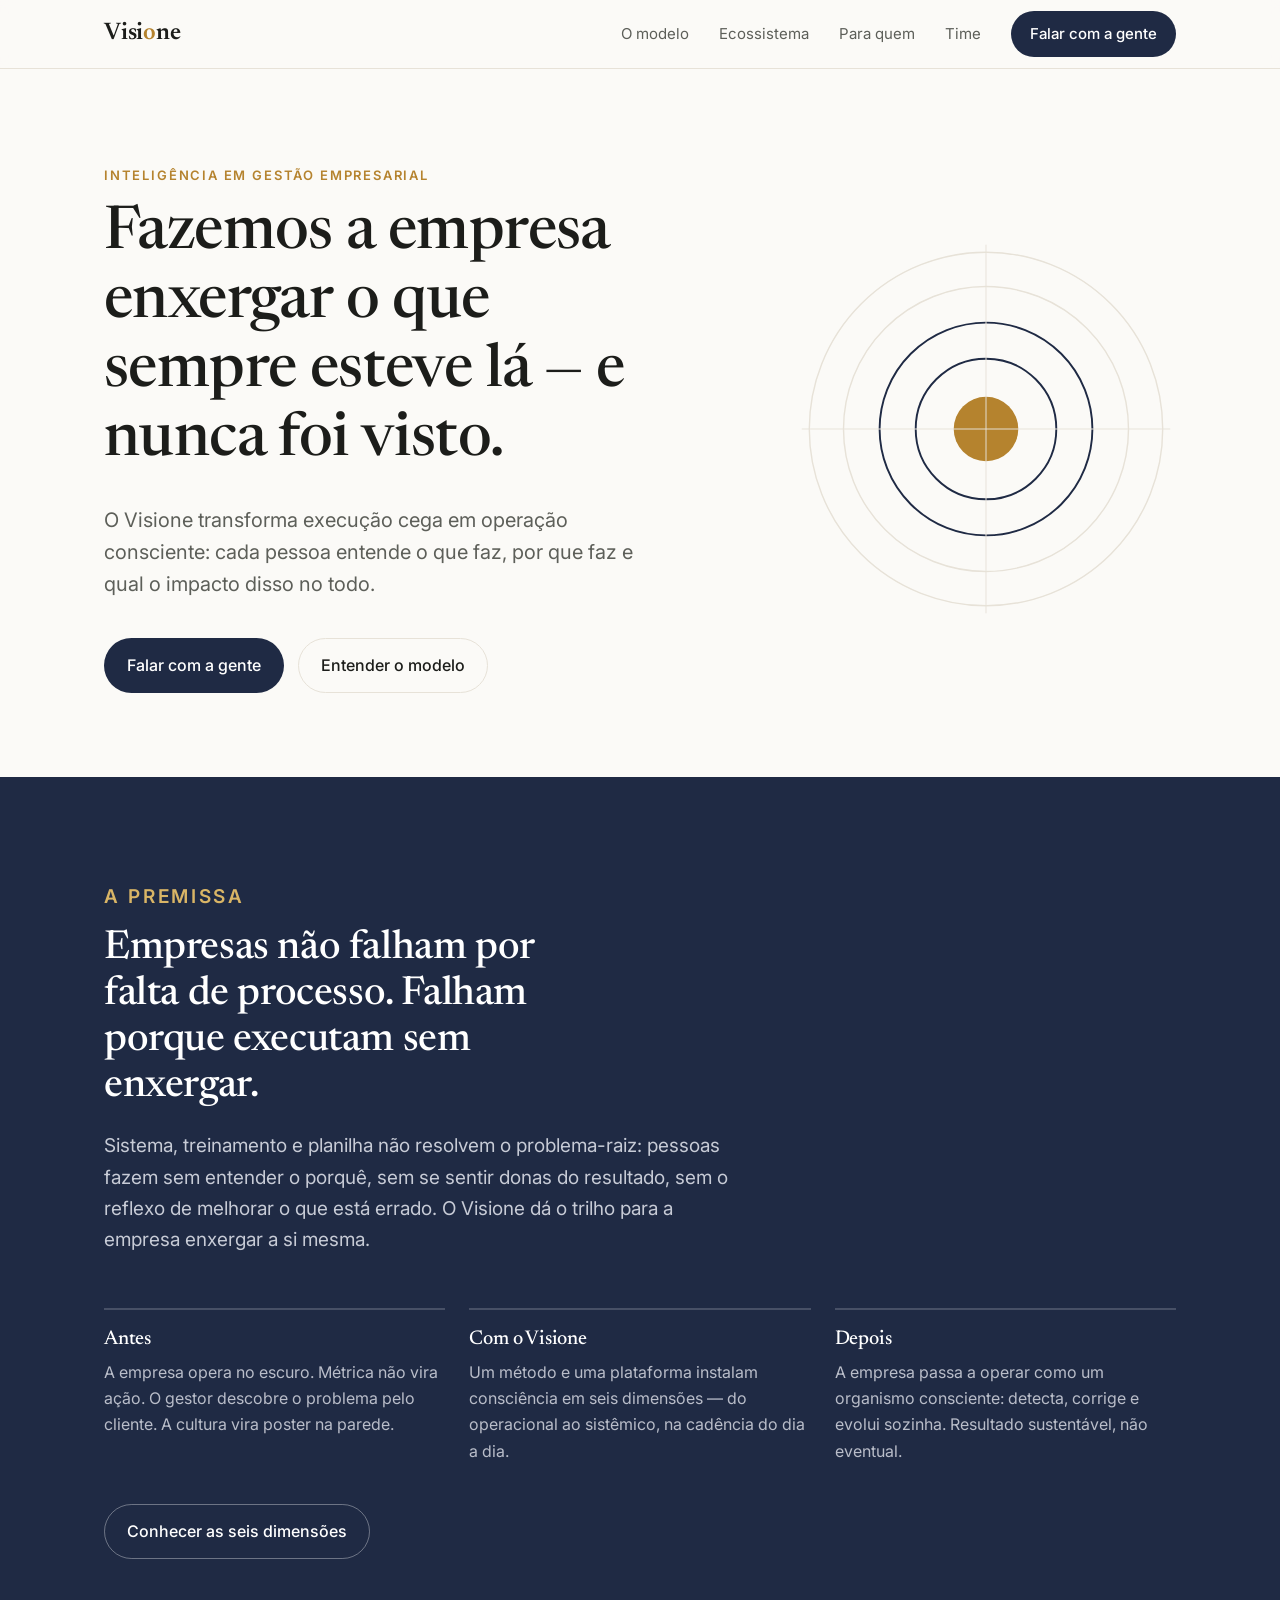
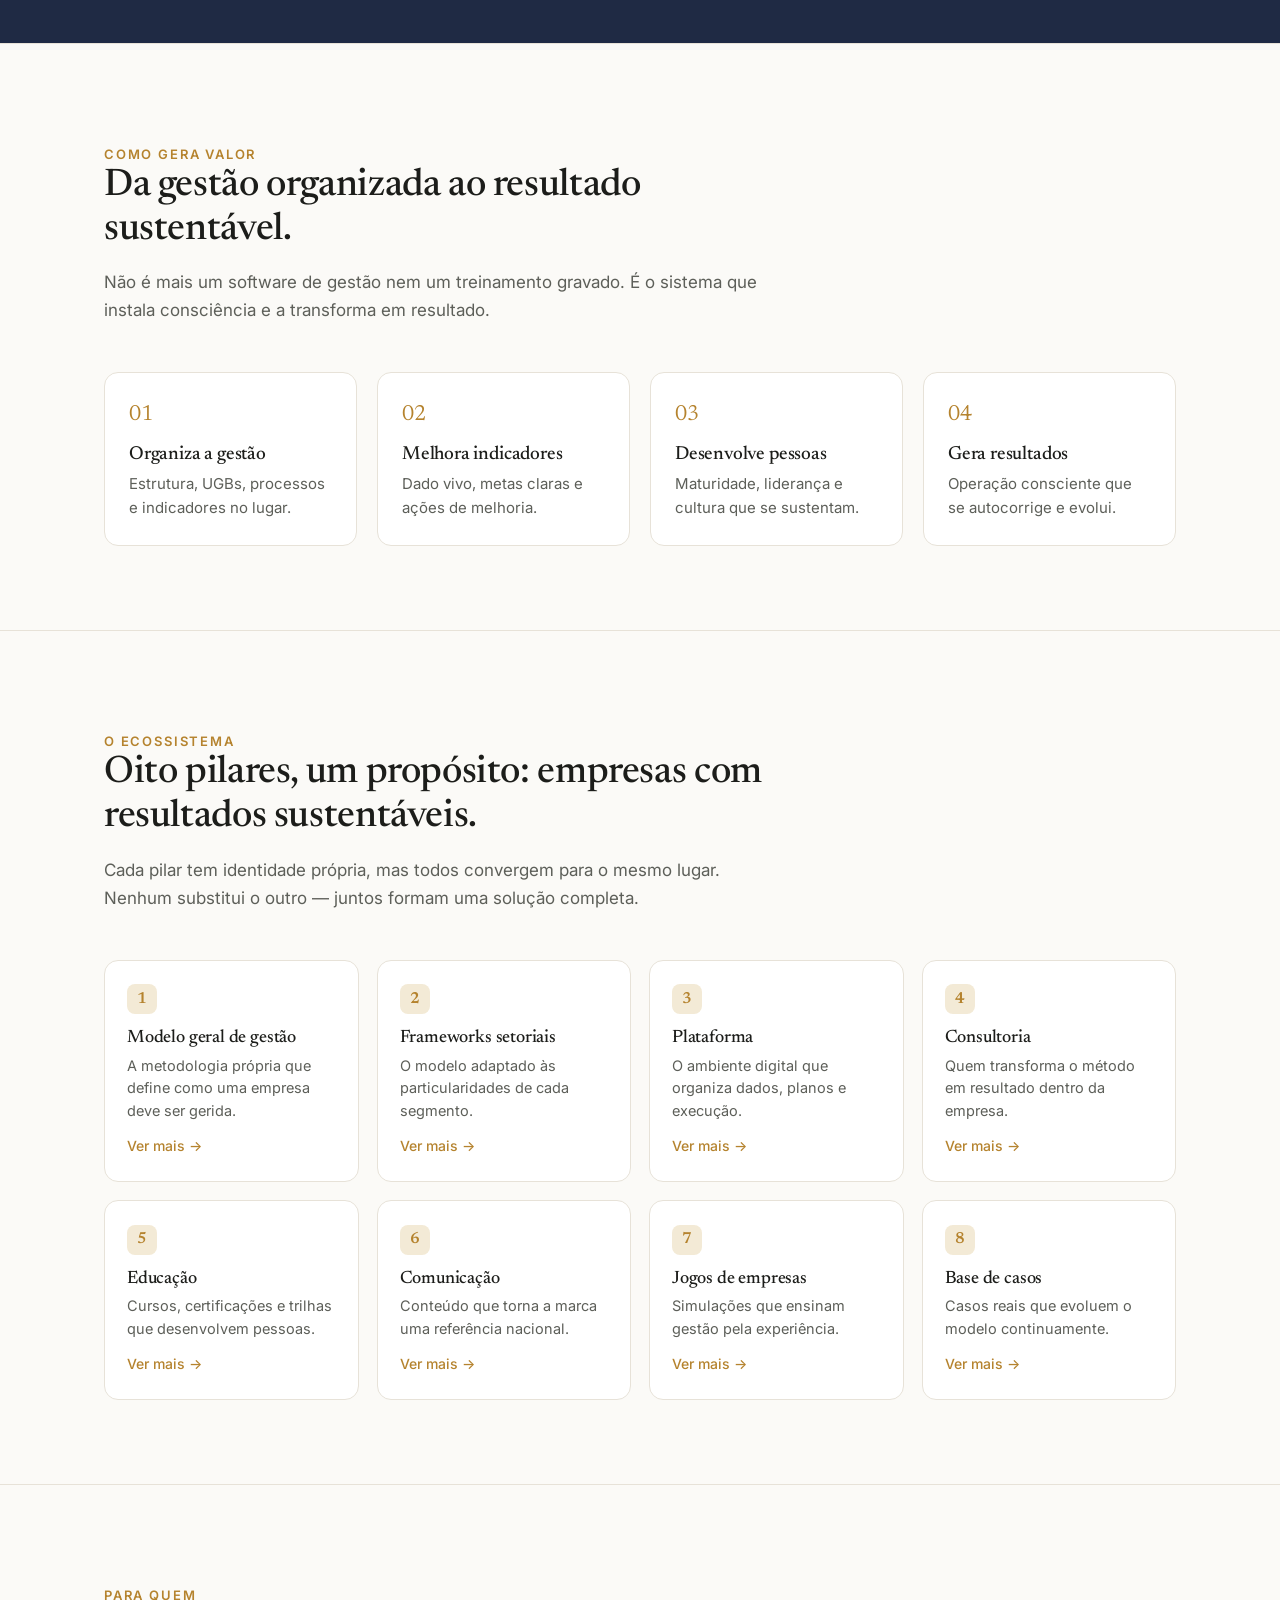
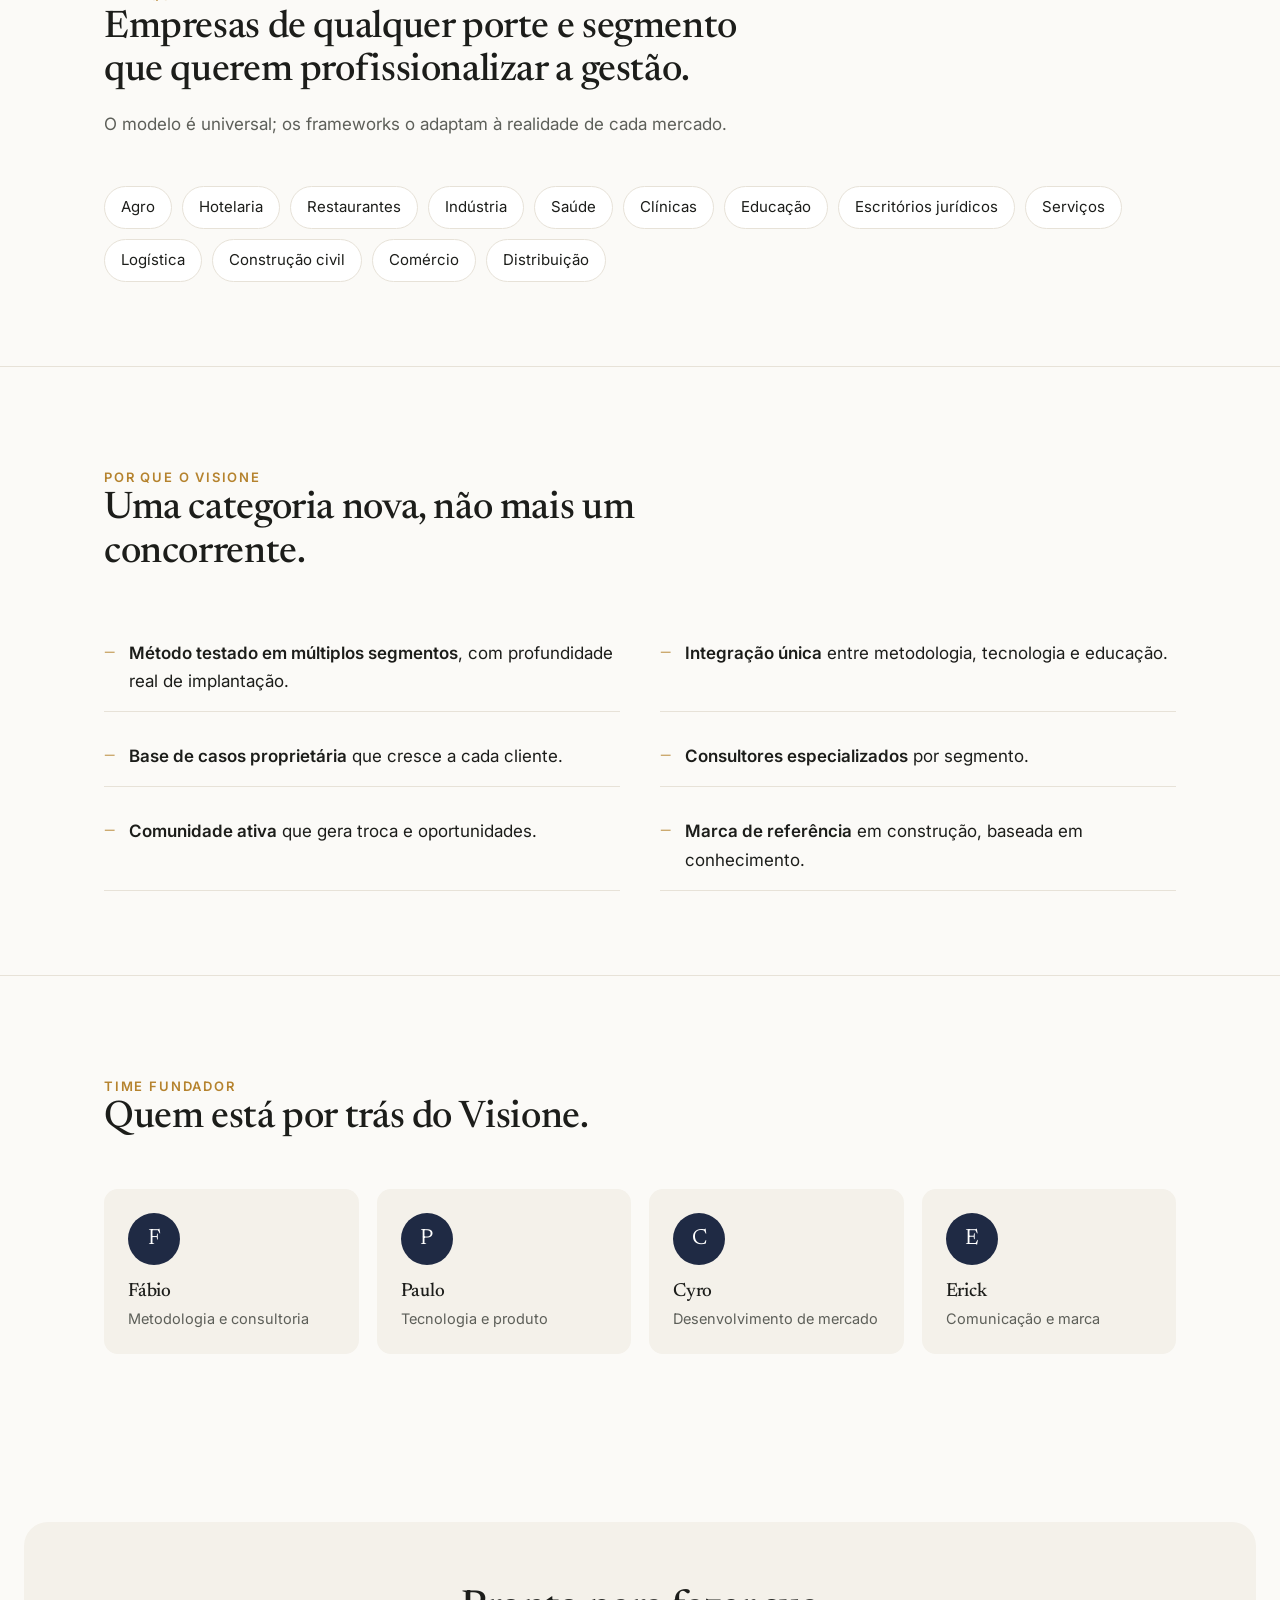
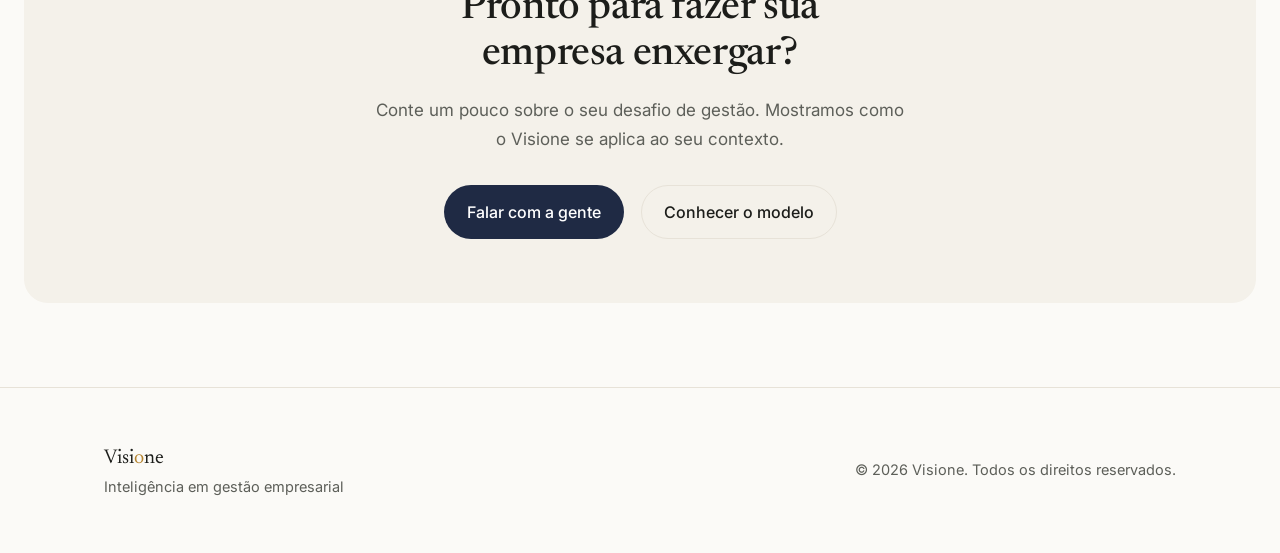
==== index.html @ c047099a "Site institucional Visione + documentação estratégica Co-Authored-By: Claude Opus 4.8 <noreply@anthr" ====
<!DOCTYPE html>
<html lang="pt-BR">
<head>
<meta charset="utf-8">
<meta name="viewport" content="width=device-width, initial-scale=1">
<title>Visione — Inteligência em gestão empresarial</title>
<meta name="description" content="O Visione transforma execução cega em operação consciente. Um ecossistema de gestão que combina método, plataforma, consultoria, educação e comunidade.">
<link rel="icon" href="favicon.svg" type="image/svg+xml">
<meta property="og:type" content="website">
<meta property="og:title" content="Visione — Inteligência em gestão empresarial">
<meta property="og:description" content="Fazemos a empresa enxergar o que sempre esteve lá — e nunca foi visto. Execução cega vira operação consciente.">
<meta property="og:locale" content="pt_BR">
<meta name="twitter:card" content="summary_large_image">
<link rel="preconnect" href="https://fonts.googleapis.com">
<link rel="preconnect" href="https://fonts.gstatic.com" crossorigin>
<link href="https://fonts.googleapis.com/css2?family=Inter:wght@400;500;600&family=Newsreader:opsz,wght@6..72,400;6..72,500;6..72,600&display=swap" rel="stylesheet">
<link rel="stylesheet" href="styles.css">
</head>
<body>

<header class="nav">
  <div class="wrap nav-inner">
    <a href="index.html" class="brand">Visi<span>o</span>ne</a>
    <input type="checkbox" id="navtoggle" class="nav-toggle">
    <label for="navtoggle" class="nav-burger" aria-label="Abrir menu">☰</label>
    <nav class="nav-links">
      <a href="o-modelo.html">O modelo</a>
      <a href="ecossistema.html">Ecossistema</a>
      <a href="index.html#para-quem">Para quem</a>
      <a href="index.html#time">Time</a>
      <a href="contato.html" class="btn btn-primary">Falar com a gente</a>
    </nav>
  </div>
</header>

<main>

  <!-- HERO -->
  <section class="hero" style="border-top:none">
    <div class="wrap hero-grid">
      <div class="reveal">
        <p class="eyebrow">Inteligência em gestão empresarial</p>
        <h1>Fazemos a empresa enxergar o que sempre esteve lá — e nunca foi visto.</h1>
        <p class="lead">O Visione transforma execução cega em operação consciente: cada pessoa entende o que faz, por que faz e qual o impacto disso no todo.</p>
        <div class="cta">
          <a href="contato.html" class="btn btn-primary">Falar com a gente</a>
          <a href="o-modelo.html" class="btn btn-ghost">Entender o modelo</a>
        </div>
      </div>
      <div class="reveal">
        <svg class="lens" viewBox="0 0 400 400" role="img" aria-label="Lente concêntrica, metáfora de enxergar">
          <circle cx="200" cy="200" r="186" fill="none" stroke="#E7E2D8" stroke-width="1.5"/>
          <circle cx="200" cy="200" r="150" fill="none" stroke="#E7E2D8" stroke-width="1.5"/>
          <circle cx="200" cy="200" r="112" fill="none" stroke="#1f2a44" stroke-width="2"/>
          <circle cx="200" cy="200" r="74" fill="none" stroke="#1f2a44" stroke-width="2"/>
          <circle cx="200" cy="200" r="34" fill="#B5832E"/>
          <line x1="200" y1="6" x2="200" y2="394" stroke="#E7E2D8" stroke-width="1"/>
          <line x1="6" y1="200" x2="394" y2="200" stroke="#E7E2D8" stroke-width="1"/>
        </svg>
      </div>
    </div>
  </section>

  <!-- PREMISSA (escuro) -->
  <section class="dark" id="modelo">
    <div class="wrap reveal">
      <p class="eyebrow">A premissa</p>
      <h2>Empresas não falham por falta de processo. Falham porque executam sem enxergar.</h2>
      <p>Sistema, treinamento e planilha não resolvem o problema-raiz: pessoas fazem sem entender o porquê, sem se sentir donas do resultado, sem o reflexo de melhorar o que está errado. O Visione dá o trilho para a empresa enxergar a si mesma.</p>
      <div class="narrative">
        <div>
          <h3>Antes</h3>
          <p>A empresa opera no escuro. Métrica não vira ação. O gestor descobre o problema pelo cliente. A cultura vira poster na parede.</p>
        </div>
        <div>
          <h3>Com o Visione</h3>
          <p>Um método e uma plataforma instalam consciência em seis dimensões — do operacional ao sistêmico, na cadência do dia a dia.</p>
        </div>
        <div>
          <h3>Depois</h3>
          <p>A empresa passa a operar como um organismo consciente: detecta, corrige e evolui sozinha. Resultado sustentável, não eventual.</p>
        </div>
      </div>
      <div style="margin-top:40px">
        <a href="o-modelo.html" class="btn btn-ghost" style="color:#fff;border-color:rgba(255,255,255,.35)">Conhecer as seis dimensões</a>
      </div>
    </div>
  </section>

  <!-- COMO GERA VALOR -->
  <section>
    <div class="wrap">
      <div class="section-head reveal">
        <p class="eyebrow">Como gera valor</p>
        <h2>Da gestão organizada ao resultado sustentável.</h2>
        <p class="muted">Não é mais um software de gestão nem um treinamento gravado. É o sistema que instala consciência e a transforma em resultado.</p>
      </div>
      <div class="steps reveal">
        <div class="step"><div class="n">01</div><h3>Organiza a gestão</h3><p>Estrutura, UGBs, processos e indicadores no lugar.</p></div>
        <div class="step"><div class="n">02</div><h3>Melhora indicadores</h3><p>Dado vivo, metas claras e ações de melhoria.</p></div>
        <div class="step"><div class="n">03</div><h3>Desenvolve pessoas</h3><p>Maturidade, liderança e cultura que se sustentam.</p></div>
        <div class="step"><div class="n">04</div><h3>Gera resultados</h3><p>Operação consciente que se autocorrige e evolui.</p></div>
      </div>
    </div>
  </section>

  <!-- ECOSSISTEMA / PILARES -->
  <section id="ecossistema">
    <div class="wrap">
      <div class="section-head reveal">
        <p class="eyebrow">O ecossistema</p>
        <h2>Oito pilares, um propósito: empresas com resultados sustentáveis.</h2>
        <p class="muted">Cada pilar tem identidade própria, mas todos convergem para o mesmo lugar. Nenhum substitui o outro — juntos formam uma solução completa.</p>
      </div>
      <div class="pillars reveal">
        <a class="pillar" href="ecossistema.html#pilar-1"><div class="num">1</div><h3>Modelo geral de gestão</h3><p>A metodologia própria que define como uma empresa deve ser gerida.</p><span class="more">Ver mais →</span></a>
        <a class="pillar" href="ecossistema.html#pilar-2"><div class="num">2</div><h3>Frameworks setoriais</h3><p>O modelo adaptado às particularidades de cada segmento.</p><span class="more">Ver mais →</span></a>
        <a class="pillar" href="ecossistema.html#pilar-3"><div class="num">3</div><h3>Plataforma</h3><p>O ambiente digital que organiza dados, planos e execução.</p><span class="more">Ver mais →</span></a>
        <a class="pillar" href="ecossistema.html#pilar-4"><div class="num">4</div><h3>Consultoria</h3><p>Quem transforma o método em resultado dentro da empresa.</p><span class="more">Ver mais →</span></a>
        <a class="pillar" href="ecossistema.html#pilar-5"><div class="num">5</div><h3>Educação</h3><p>Cursos, certificações e trilhas que desenvolvem pessoas.</p><span class="more">Ver mais →</span></a>
        <a class="pillar" href="ecossistema.html#pilar-6"><div class="num">6</div><h3>Comunicação</h3><p>Conteúdo que torna a marca uma referência nacional.</p><span class="more">Ver mais →</span></a>
        <a class="pillar" href="ecossistema.html#pilar-7"><div class="num">7</div><h3>Jogos de empresas</h3><p>Simulações que ensinam gestão pela experiência.</p><span class="more">Ver mais →</span></a>
        <a class="pillar" href="ecossistema.html#pilar-8"><div class="num">8</div><h3>Base de casos</h3><p>Casos reais que evoluem o modelo continuamente.</p><span class="more">Ver mais →</span></a>
      </div>
    </div>
  </section>

  <!-- PARA QUEM -->
  <section id="para-quem">
    <div class="wrap">
      <div class="section-head reveal">
        <p class="eyebrow">Para quem</p>
        <h2>Empresas de qualquer porte e segmento que querem profissionalizar a gestão.</h2>
        <p class="muted">O modelo é universal; os frameworks o adaptam à realidade de cada mercado.</p>
      </div>
      <div class="tags reveal">
        <span class="tag">Agro</span>
        <span class="tag">Hotelaria</span>
        <span class="tag">Restaurantes</span>
        <span class="tag">Indústria</span>
        <span class="tag">Saúde</span>
        <span class="tag">Clínicas</span>
        <span class="tag">Educação</span>
        <span class="tag">Escritórios jurídicos</span>
        <span class="tag">Serviços</span>
        <span class="tag">Logística</span>
        <span class="tag">Construção civil</span>
        <span class="tag">Comércio</span>
        <span class="tag">Distribuição</span>
      </div>
    </div>
  </section>

  <!-- DIFERENCIAIS -->
  <section>
    <div class="wrap">
      <div class="section-head reveal">
        <p class="eyebrow">Por que o Visione</p>
        <h2>Uma categoria nova, não mais um concorrente.</h2>
      </div>
      <div class="diffs reveal">
        <div class="diff"><span class="mark">—</span><p><strong>Método testado em múltiplos segmentos</strong>, com profundidade real de implantação.</p></div>
        <div class="diff"><span class="mark">—</span><p><strong>Integração única</strong> entre metodologia, tecnologia e educação.</p></div>
        <div class="diff"><span class="mark">—</span><p><strong>Base de casos proprietária</strong> que cresce a cada cliente.</p></div>
        <div class="diff"><span class="mark">—</span><p><strong>Consultores especializados</strong> por segmento.</p></div>
        <div class="diff"><span class="mark">—</span><p><strong>Comunidade ativa</strong> que gera troca e oportunidades.</p></div>
        <div class="diff"><span class="mark">—</span><p><strong>Marca de referência</strong> em construção, baseada em conhecimento.</p></div>
      </div>
    </div>
  </section>

  <!-- TIME -->
  <section id="time">
    <div class="wrap">
      <div class="section-head reveal">
        <p class="eyebrow">Time fundador</p>
        <h2>Quem está por trás do Visione.</h2>
      </div>
      <div class="team reveal">
        <div class="member"><div class="av">F</div><h3>Fábio</h3><p>Metodologia e consultoria</p></div>
        <div class="member"><div class="av">P</div><h3>Paulo</h3><p>Tecnologia e produto</p></div>
        <div class="member"><div class="av">C</div><h3>Cyro</h3><p>Desenvolvimento de mercado</p></div>
        <div class="member"><div class="av">E</div><h3>Erick</h3><p>Comunicação e marca</p></div>
      </div>
    </div>
  </section>

  <!-- CTA FINAL -->
  <section id="contato" style="border-top:none">
    <div class="cta-final reveal">
      <h2>Pronto para fazer sua empresa enxergar?</h2>
      <p class="muted">Conte um pouco sobre o seu desafio de gestão. Mostramos como o Visione se aplica ao seu contexto.</p>
      <a href="contato.html" class="btn btn-primary">Falar com a gente</a>
      <a href="o-modelo.html" class="btn btn-ghost">Conhecer o modelo</a>
    </div>
  </section>

</main>

<footer>
  <div class="wrap foot-inner">
    <div>
      <div class="foot-brand">Visi<span style="color:var(--ochre)">o</span>ne</div>
      <div>Inteligência em gestão empresarial</div>
    </div>
    <div>© 2026 Visione. Todos os direitos reservados.</div>
  </div>
</footer>

<script src="site.js"></script>
</body>
</html>
---- styles.css ----
/* Visione — site institucional
   Direção de marca: clareza, profundidade, calma, precisão, humano.
   Base papel · texto cinza-tinta · primária azul-noite · acento ocre. */

:root{
  --paper:#FBFAF7;
  --paper-2:#F4F1EA;
  --ink:#1c1d1a;
  --muted:#5d5f59;
  --line:#E7E2D8;
  --blue:#1f2a44;
  --blue-2:#161f36;
  --ochre:#B5832E;
  --ochre-soft:#F3EAD6;
  --maxw:1120px;
  --radius:14px;
}

*{box-sizing:border-box}
html{scroll-behavior:smooth}
body{
  margin:0;
  background:var(--paper);
  color:var(--ink);
  font-family:"Inter",-apple-system,BlinkMacSystemFont,"Segoe UI",Roboto,sans-serif;
  font-size:17px;
  line-height:1.65;
  -webkit-font-smoothing:antialiased;
}
h1,h2,h3{
  font-family:"Newsreader","Iowan Old Style",Georgia,serif;
  font-weight:500;
  line-height:1.15;
  letter-spacing:-0.01em;
  margin:0;
}
a{color:inherit}
img{max-width:100%}

.wrap{max-width:var(--maxw);margin:0 auto;padding:0 24px}
.eyebrow{
  font-size:13px;letter-spacing:.14em;text-transform:uppercase;
  color:var(--ochre);font-weight:600;margin:0 0 14px;
}
.lead{font-size:20px;color:var(--muted);line-height:1.6}
.muted{color:var(--muted)}

/* botões */
.btn{
  display:inline-block;text-decoration:none;font-weight:500;font-size:16px;
  padding:13px 22px;border-radius:999px;border:1px solid transparent;
  transition:.18s ease;
}
.btn-primary{background:var(--blue);color:#fff}
.btn-primary:hover{background:var(--blue-2)}
.btn-ghost{background:transparent;color:var(--ink);border-color:var(--line)}
.btn-ghost:hover{border-color:var(--ink)}

/* header */
header.nav{
  position:sticky;top:0;z-index:20;
  background:rgba(251,250,247,.85);backdrop-filter:saturate(140%) blur(8px);
  border-bottom:1px solid var(--line);
}
.nav-inner{display:flex;align-items:center;justify-content:space-between;height:68px}
.brand{font-family:"Newsreader",Georgia,serif;font-size:24px;font-weight:600;letter-spacing:-.01em;text-decoration:none}
.brand span{color:var(--ochre)}
.nav-links{display:flex;gap:30px;align-items:center}
.nav-links a{text-decoration:none;color:var(--muted);font-size:15px;transition:.15s}
.nav-links a:hover{color:var(--ink)}
.nav-links .btn{padding:10px 18px;font-size:15px;color:#fff}

/* hero */
.hero{padding:96px 0 84px}
.hero h1{font-size:60px;max-width:15ch}
.hero p.lead{margin:28px 0 0;max-width:46ch}
.hero .cta{margin-top:38px;display:flex;gap:14px;flex-wrap:wrap}

/* secoes */
section{padding:84px 0;border-top:1px solid var(--line)}
.section-head{max-width:62ch;margin-bottom:48px}
.section-head h2{font-size:38px}
.section-head p{margin:16px 0 0}

/* bloco premissa (escuro) */
.dark{background:var(--blue);color:#fff;border:none}
.dark .eyebrow{color:#D9B566}
.dark h2{font-size:40px;max-width:20ch}
.dark p{color:#c7cbd6;font-size:19px;max-width:54ch;margin-top:20px}
.dark .narrative{display:grid;grid-template-columns:repeat(3,1fr);gap:24px;margin-top:52px}
.dark .narrative div{border-top:2px solid rgba(255,255,255,.18);padding-top:18px}
.dark .narrative h3{font-size:20px;color:#fff;margin-bottom:8px}
.dark .narrative p{font-size:16px;color:#b9bdc9;margin:0}

/* valor — passos */
.steps{display:grid;grid-template-columns:repeat(4,1fr);gap:20px}
.step{padding:24px;background:#fff;border:1px solid var(--line);border-radius:var(--radius)}
.step .n{font-family:"Newsreader",serif;font-size:22px;color:var(--ochre)}
.step h3{font-size:19px;margin:10px 0 6px}
.step p{font-size:15px;color:var(--muted);margin:0}

/* pilares */
.pillars{display:grid;grid-template-columns:repeat(4,1fr);gap:18px}
.pillar{padding:22px;background:#fff;border:1px solid var(--line);border-radius:var(--radius);transition:.18s}
.pillar:hover{border-color:var(--ink);transform:translateY(-2px)}
.pillar .num{
  display:inline-flex;width:30px;height:30px;align-items:center;justify-content:center;
  border-radius:8px;background:var(--ochre-soft);color:var(--ochre);
  font-family:"Newsreader",serif;font-size:16px;font-weight:600;margin-bottom:14px;
}
.pillar h3{font-size:18px;margin:0 0 6px}
.pillar p{font-size:14.5px;color:var(--muted);margin:0;line-height:1.55}

/* para quem — tags */
.tags{display:flex;flex-wrap:wrap;gap:10px;margin-top:8px}
.tag{padding:8px 16px;border:1px solid var(--line);border-radius:999px;background:#fff;font-size:15px;color:var(--ink)}

/* diferenciais */
.diffs{display:grid;grid-template-columns:1fr 1fr;gap:14px 40px}
.diff{display:flex;gap:14px;padding:16px 0;border-bottom:1px solid var(--line)}
.diff .mark{color:var(--ochre);font-weight:600;font-family:"Newsreader",serif}
.diff p{margin:0}
.diff strong{font-weight:600}

/* time */
.team{display:grid;grid-template-columns:repeat(4,1fr);gap:18px}
.member{padding:24px;background:var(--paper-2);border-radius:var(--radius)}
.member .av{
  width:52px;height:52px;border-radius:50%;background:var(--blue);color:#fff;
  display:flex;align-items:center;justify-content:center;font-family:"Newsreader",serif;font-size:22px;margin-bottom:16px;
}
.member h3{font-size:19px;margin:0 0 4px}
.member p{font-size:14.5px;color:var(--muted);margin:0}

/* cta final */
.cta-final{background:var(--paper-2);border-radius:24px;padding:64px;text-align:center;margin:0 24px}
.cta-final h2{font-size:40px;max-width:18ch;margin:0 auto}
.cta-final p{margin:18px auto 32px;max-width:48ch}
.cta-final .btn{margin:0 6px}

/* footer */
footer{padding:54px 0;border-top:1px solid var(--line);color:var(--muted);font-size:14.5px}
.foot-inner{display:flex;justify-content:space-between;align-items:center;flex-wrap:wrap;gap:16px}
.foot-brand{font-family:"Newsreader",serif;font-size:20px;color:var(--ink)}

/* responsivo */
@media (max-width:860px){
  .hero h1{font-size:42px}
  .section-head h2,.dark h2,.cta-final h2{font-size:30px}
  .steps,.pillars,.team{grid-template-columns:1fr 1fr}
  .dark .narrative{grid-template-columns:1fr}
  .diffs{grid-template-columns:1fr}
  .nav-links a:not(.btn){display:none}
  .cta-final{padding:44px 22px}
}
@media (max-width:520px){
  .steps,.pillars,.team{grid-template-columns:1fr}
  .hero{padding:60px 0 56px}
  section{padding:60px 0}
}

/* ===== menu mobile (CSS puro, sem JS) ===== */
.nav-toggle{display:none}
.nav-burger{display:none;cursor:pointer;font-size:26px;line-height:1;color:var(--ink);user-select:none}
@media (max-width:860px){
  .nav-burger{display:block}
  .nav-links{
    position:absolute;top:68px;left:0;right:0;
    flex-direction:column;align-items:flex-start;gap:0;
    background:var(--paper);border-bottom:1px solid var(--line);
    padding:8px 24px 18px;
    max-height:0;overflow:hidden;transition:max-height .25s ease;
  }
  .nav-links a:not(.btn){display:block;padding:12px 0;font-size:17px;width:100%}
  .nav-links .btn{margin-top:10px}
  .nav-toggle:checked ~ .nav-links{max-height:340px}
}

/* ===== scroll-reveal ===== */
.js-reveal .reveal{opacity:0;transform:translateY(16px);transition:opacity .6s ease,transform .6s ease}
.js-reveal .reveal.is-visible{opacity:1;transform:none}

/* ===== motivo da lente (hero) ===== */
.hero-grid{display:grid;grid-template-columns:1.1fr .9fr;gap:48px;align-items:center}
.lens{width:100%;max-width:380px;margin-left:auto;display:block}
@media (max-width:860px){
  .hero-grid{grid-template-columns:1fr}
  .lens{display:none}
}

/* ===== páginas internas ===== */
.subhero{padding:80px 0 56px;border-top:none}
.subhero h1{font-size:50px;max-width:18ch}
.subhero p.lead{margin-top:22px;max-width:52ch}
.back{display:inline-flex;align-items:center;gap:6px;text-decoration:none;color:var(--muted);font-size:15px;margin-bottom:26px;transition:.15s}
.back:hover{color:var(--ink)}

/* dimensões (lista numerada rica) */
.dims{display:grid;gap:18px}
.dim{display:grid;grid-template-columns:64px 1fr;gap:24px;align-items:start;padding:26px;background:#fff;border:1px solid var(--line);border-radius:var(--radius)}
.dim .di{font-family:"Newsreader",serif;font-size:36px;color:var(--ochre);line-height:1}
.dim h3{font-size:21px;margin:0 0 6px}
.dim p{margin:0;color:var(--muted);font-size:16px}
.dim p.fail{margin-top:8px;font-size:14.5px;color:var(--ink)}
.dim p.fail span{color:var(--ochre);font-weight:600}
@media (max-width:520px){.dim{grid-template-columns:1fr;gap:10px}}

/* pilar — secção detalhada (ecossistema.html) */
.pillar-detail{padding:48px 0;border-top:1px solid var(--line)}
.pillar-detail:first-of-type{border-top:none}
.pillar-detail .num{
  display:inline-flex;width:38px;height:38px;align-items:center;justify-content:center;
  border-radius:10px;background:var(--ochre-soft);color:var(--ochre);
  font-family:"Newsreader",serif;font-size:20px;font-weight:600;margin-bottom:16px;
}
.pillar-detail h2{font-size:30px;margin:0 0 12px}
.pillar-detail .body{display:grid;grid-template-columns:1fr 1fr;gap:18px 48px}
.pillar-detail .body > p{margin:0;font-size:17px;color:var(--muted);grid-column:1/-1;max-width:62ch}
.pillar-detail ul{margin:8px 0 0;padding-left:18px;color:var(--muted)}
.pillar-detail li{margin:5px 0}
.pillar-detail h4{font-size:14px;text-transform:uppercase;letter-spacing:.05em;color:var(--ink);margin:6px 0 2px}
@media (max-width:680px){.pillar-detail .body{grid-template-columns:1fr}}

/* link em card de pilar (home) */
a.pillar{text-decoration:none;color:inherit;display:block}
a.pillar .more{font-size:14px;color:var(--ochre);font-weight:500;margin-top:12px;display:inline-block}

/* ===== contato ===== */
.contact-grid{display:grid;grid-template-columns:1fr 1.15fr;gap:56px;align-items:start}
.contact-aside p{color:var(--muted)}
.contact-aside .channel{margin-top:24px}
.contact-aside .channel h4{font-size:13px;text-transform:uppercase;letter-spacing:.05em;color:var(--ink);margin:0 0 4px}
.contact-aside .channel a{color:var(--blue);text-decoration:none}
.contact-aside .channel a:hover{text-decoration:underline}
form.contact{background:#fff;border:1px solid var(--line);border-radius:var(--radius);padding:32px}
.field{margin-bottom:18px}
.field label{display:block;font-size:14px;font-weight:500;margin-bottom:7px}
.field input,.field select,.field textarea{
  width:100%;padding:12px 14px;font-family:inherit;font-size:16px;color:var(--ink);
  background:var(--paper);border:1px solid var(--line);border-radius:10px;transition:border-color .15s;
}
.field input:focus,.field select:focus,.field textarea:focus{outline:none;border-color:var(--blue)}
.field textarea{min-height:130px;resize:vertical}
.field-row{display:grid;grid-template-columns:1fr 1fr;gap:18px}
.hp{position:absolute;left:-9999px}
form.contact .btn-primary{border:none;cursor:pointer;width:100%;font-family:inherit}
.form-note{font-size:13px;color:var(--muted);margin-top:14px;text-align:center}
@media (max-width:860px){
  .contact-grid{grid-template-columns:1fr;gap:36px}
}
@media (max-width:520px){
  .field-row{grid-template-columns:1fr}
  form.contact{padding:22px}
}
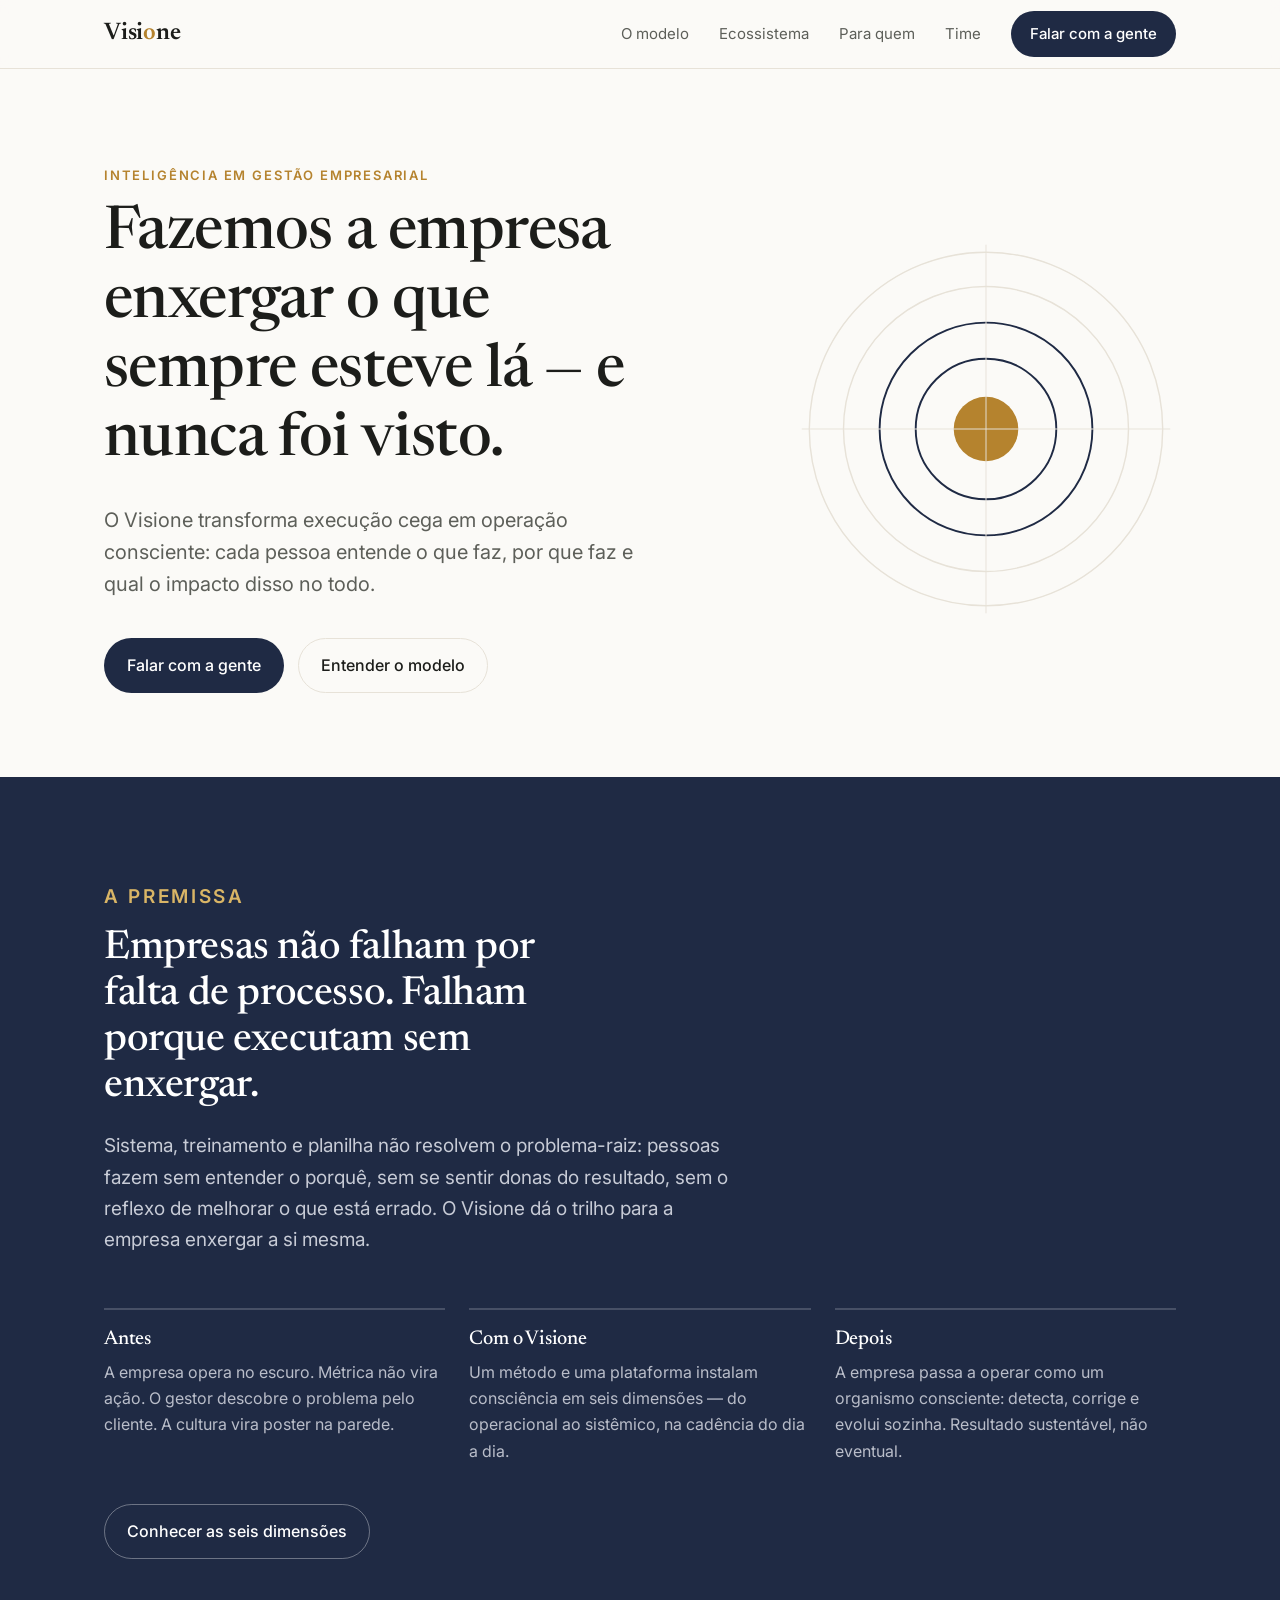
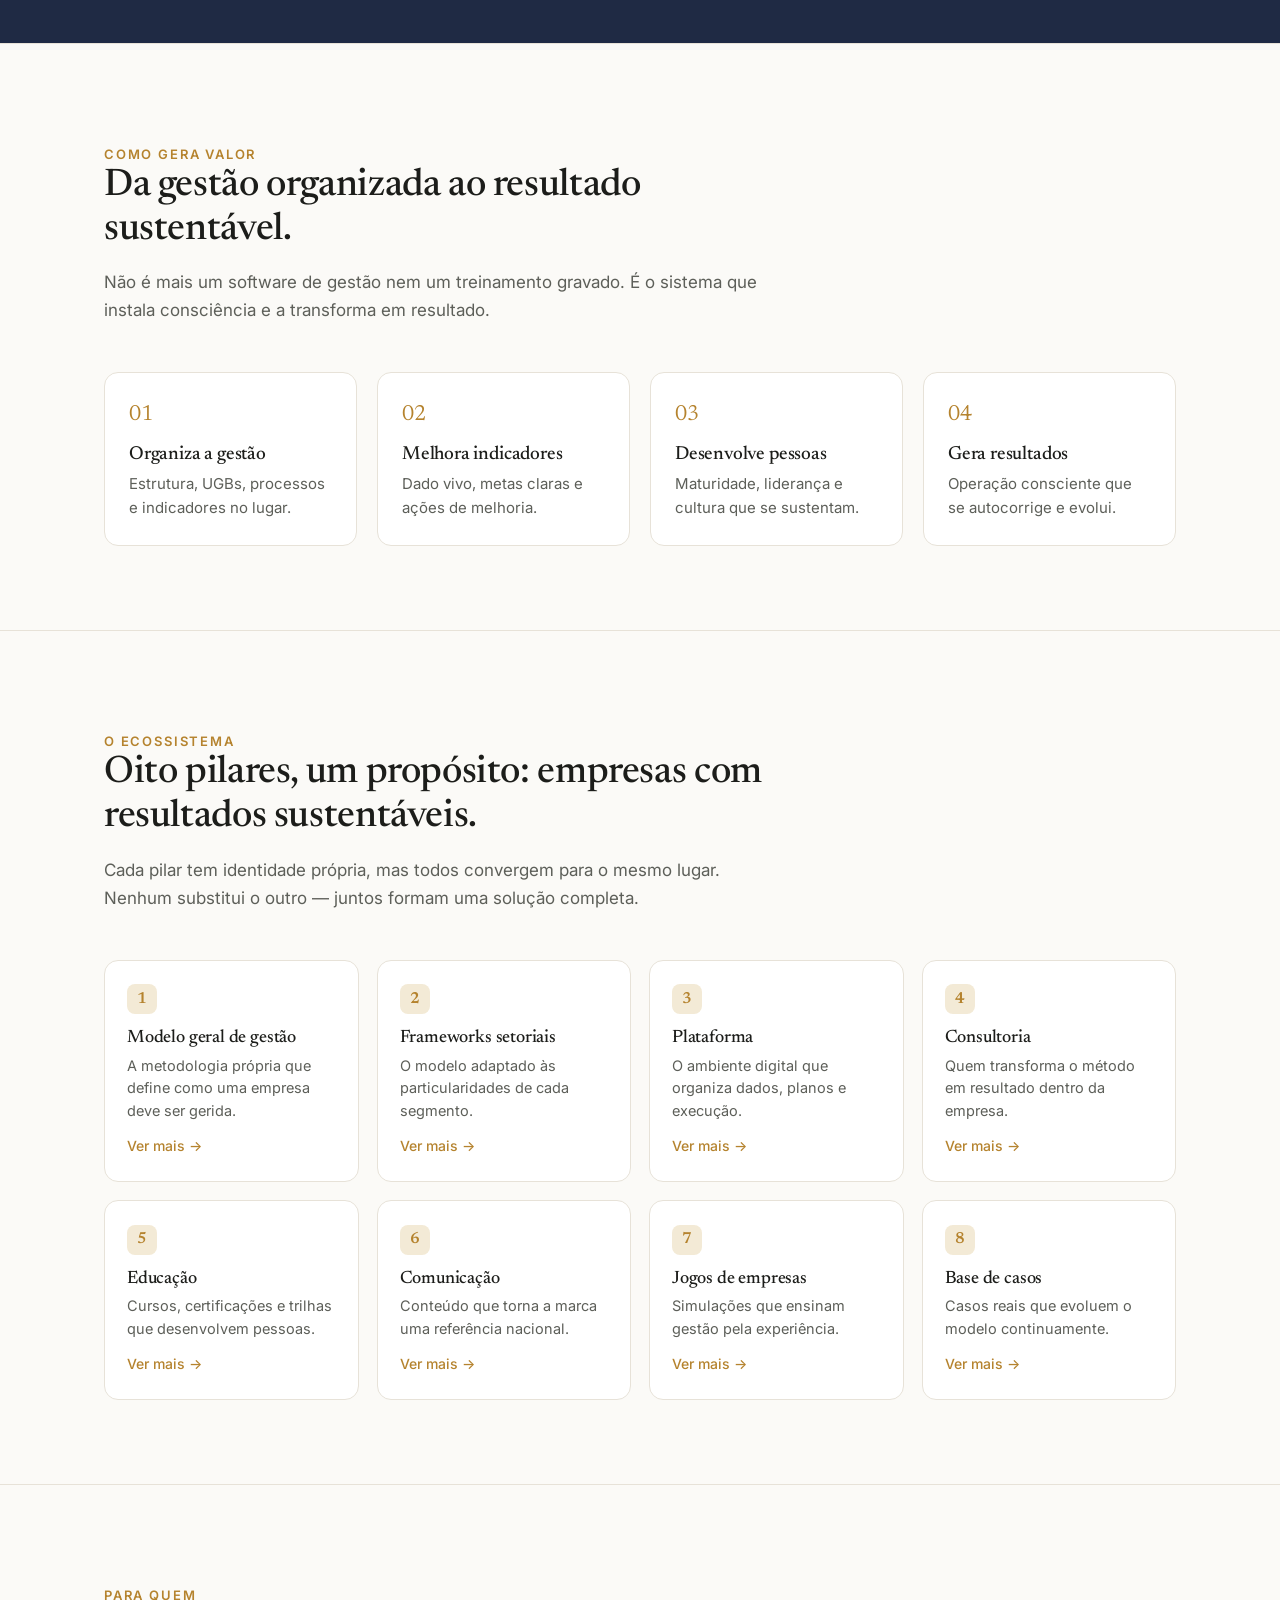
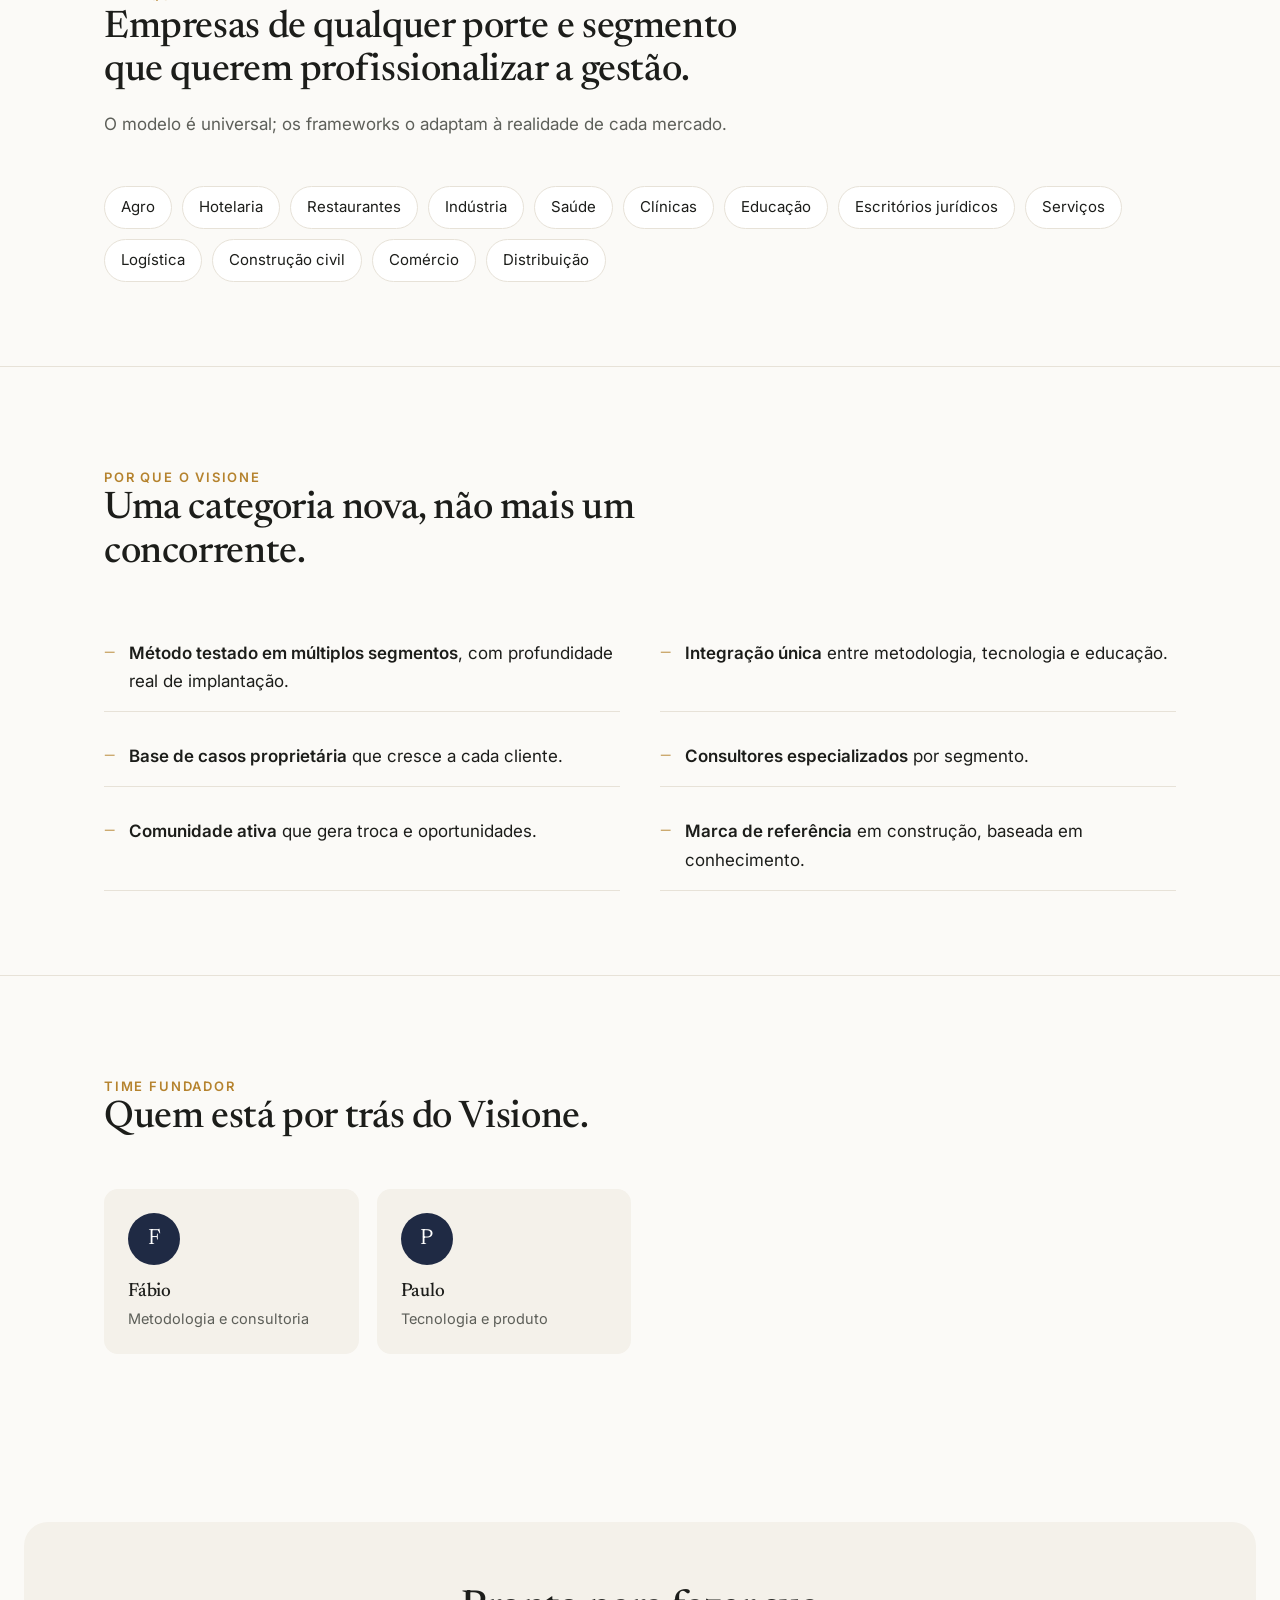
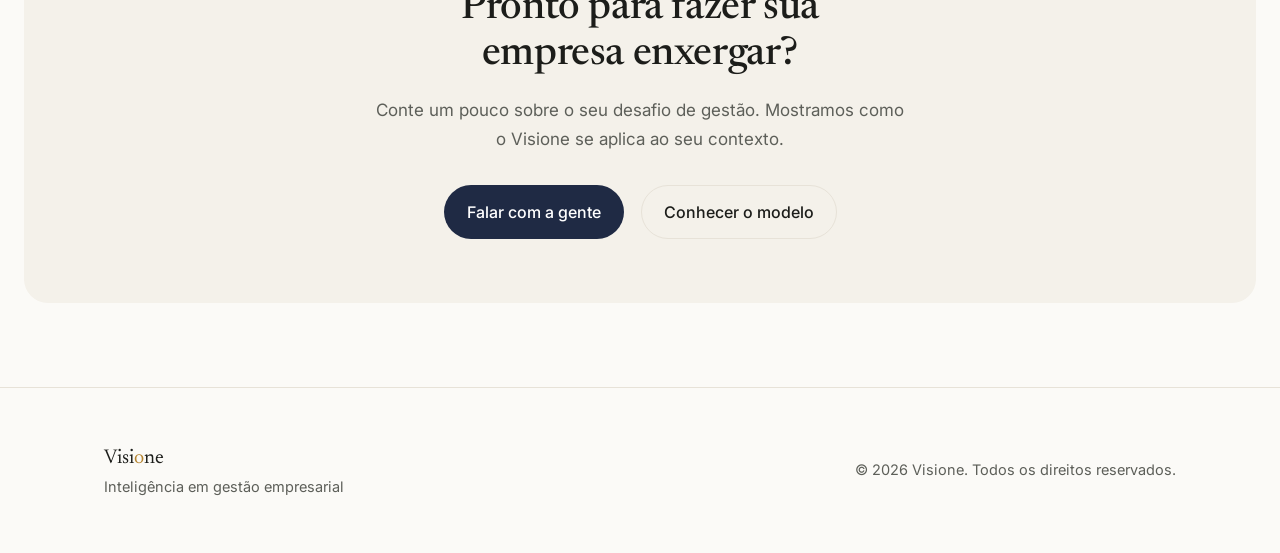
==== commit deda4576: "copy: time fundador exibe apenas Fábio e Paulo Co-Authored-By: Claude Opus 4.8 <noreply@anthropic.co" ====
--- a/index.html
+++ b/index.html
@@ -179,8 +179,6 @@
       <div class="team reveal">
         <div class="member"><div class="av">F</div><h3>Fábio</h3><p>Metodologia e consultoria</p></div>
         <div class="member"><div class="av">P</div><h3>Paulo</h3><p>Tecnologia e produto</p></div>
-        <div class="member"><div class="av">C</div><h3>Cyro</h3><p>Desenvolvimento de mercado</p></div>
-        <div class="member"><div class="av">E</div><h3>Erick</h3><p>Comunicação e marca</p></div>
       </div>
     </div>
   </section>
